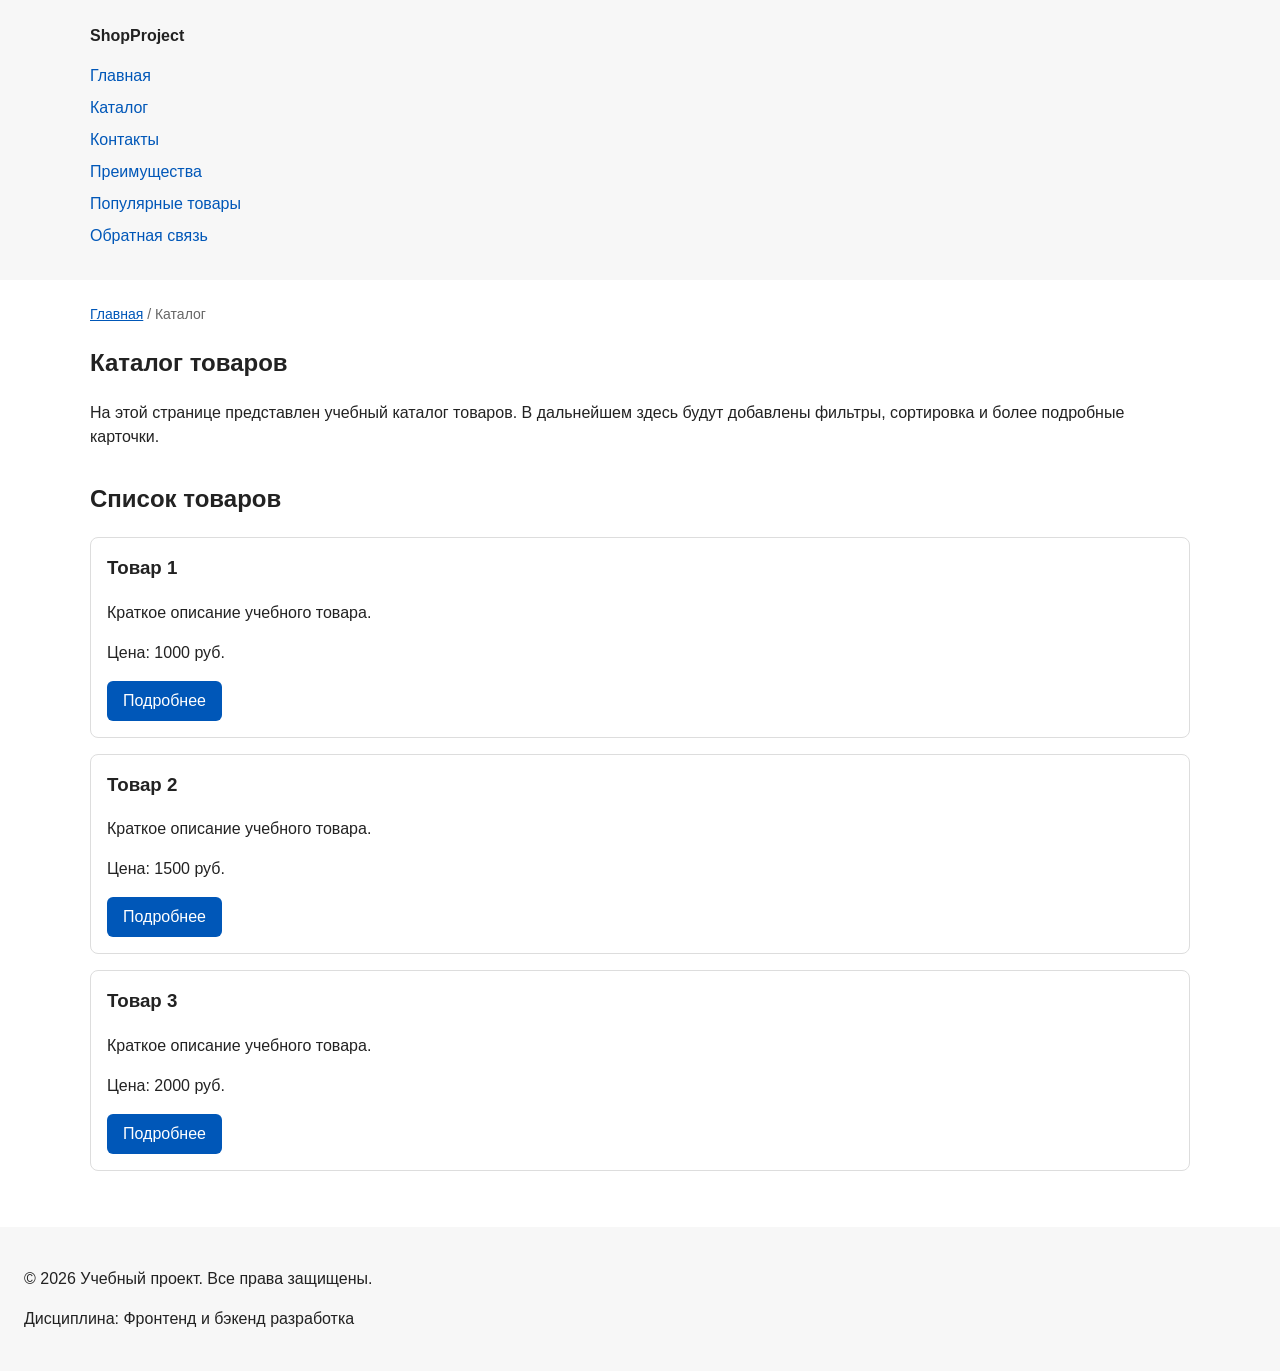
==== catalog.html @ 4dce5062 "feat: add multi-page structure navigation and anchors" ====
<!DOCTYPE html>
<html lang="ru">
<head>
  <meta charset="UTF-8">
  <meta name="viewport" content="width=device-width, initial-scale=1.0">
  <meta name="description" content="Каталог товаров учебного интернет-магазина.">
  <title>Каталог товаров — Учебный интернет-магазин</title>
  <link rel="stylesheet" href="css/style.css">
</head>
<body>
  <header>
    <div class="site-header">
      <a class="site-logo" href="index.html">ShopProject</a>
      <nav class="site-nav" aria-label="Основная навигация">
        <ul class="site-nav__list">
          <li><a href="index.html">Главная</a></li>
          <li><a href="catalog.html">Каталог</a></li>
          <li><a href="contacts.html">Контакты</a></li>
          <li><a href="index.html#advantages">Преимущества</a></li>
          <li><a href="index.html#popular">Популярные товары</a></li>
          <li><a href="index.html#contacts">Обратная связь</a></li>
        </ul>
      </nav>
    </div>
  </header>

  <main>
    <nav class="breadcrumbs" aria-label="Хлебные крошки">
      <a href="index.html">Главная</a>
      <span>Каталог</span>
    </nav>

    <section class="section">
      <h1>Каталог товаров</h1>
      <p>
        На этой странице представлен учебный каталог товаров.
        В дальнейшем здесь будут добавлены фильтры, сортировка и более
        подробные карточки.
      </p>
    </section>

    <section class="section">
      <h2>Список товаров</h2>

      <article class="product-card">
        <h3>Товар 1</h3>
        <p>Краткое описание учебного товара.</p>
        <p>Цена: 1000 руб.</p>
        <a class="button" href="index.html#popular">Подробнее</a>
      </article>

      <article class="product-card">
        <h3>Товар 2</h3>
        <p>Краткое описание учебного товара.</p>
        <p>Цена: 1500 руб.</p>
        <a class="button" href="index.html#popular">Подробнее</a>
      </article>

      <article class="product-card">
        <h3>Товар 3</h3>
        <p>Краткое описание учебного товара.</p>
        <p>Цена: 2000 руб.</p>
        <a class="button" href="index.html#popular">Подробнее</a>
      </article>
    </section>
  </main>

  <footer>
    <p>&copy; 2026 Учебный проект. Все права защищены.</p>
    <p>Дисциплина: Фронтенд и бэкенд разработка</p>
  </footer>
</body>
</html>
---- css/style.css ----
/* ===============================
   1. Переменные проекта
   =============================== */
:root {
  /* Основные цвета проекта */
  --color-bg: #ffffff;
  --color-text: #222222;
  --color-muted: #666666;
  --color-primary: #0057b8;
  --color-primary-dark: #003f86;
  --color-border: #dddddd;
  --color-surface: #f7f7f7;
  --color-surface-accent: #eef5ff;
  --color-danger: #b00020;
  --color-success: #168a2f;
  --color-success-bg: #eefaf0;
  --color-white: #ffffff;

  /* Отступы */
  --space-xs: 4px;
  --space-sm: 8px;
  --space-md: 16px;
  --space-lg: 24px;
  --space-xl: 32px;

  /* Скругления */
  --radius-sm: 6px;
  --radius-md: 8px;
  --radius-lg: 12px;

  /* Размеры */
  --container-width: 1100px;
}

/* ===============================
   2. Базовые стили
   =============================== */

   html {
  scroll-behavior: smooth;
}

:target {
  outline: 2px dashed var(--color-primary);
  outline-offset: 4px;
}

* {
  box-sizing: border-box;
}

body {
  margin: 0;
  font-family: Arial, sans-serif;
  line-height: 1.5;
  color: var(--color-text);
  background-color: var(--color-bg);
}

header,
main,
footer {
  padding: var(--space-lg);
}

header {
  background-color: var(--color-surface);
}

footer {
  background-color: var(--color-surface);
}

/* ===============================
   3. Общие элементы интерфейса
   =============================== */
a {
  color: var(--color-primary);
}

a:hover {
  color: var(--color-primary-dark);
}

a:focus-visible {
  outline: 2px solid var(--color-primary);
  outline-offset: 3px;
}

/* Ссылка, оформленная как кнопка */
.button {
  display: inline-block;
  padding: var(--space-sm) var(--space-md);
  color: var(--color-white);
  background-color: var(--color-primary);
  text-decoration: none;
  border: none;
  border-radius: var(--radius-sm);
  cursor: pointer;
}

.button:hover {
  color: var(--color-white);
  background-color: var(--color-primary-dark);
}

.button:focus-visible {
  outline: 2px solid var(--color-primary);
  outline-offset: 3px;
}

.button:disabled {
  opacity: 0.6;
  cursor: not-allowed;
}

/* ===============================
   4. Компоненты страницы
   =============================== */

/* Содержимое шапки */
.site-header {
  max-width: var(--container-width);
  margin: 0 auto;
}

/* Текстовый логотип */
.site-logo {
  font-weight: bold;
  text-decoration: none;
  color: var(--color-text);
}

/* Список навигации */
.site-nav__list {
  padding: 0;
  margin: var(--space-md) 0 0;
  list-style: none;
}

.site-nav__list li {
  margin-bottom: var(--space-sm);
}

.site-nav__list a {
  text-decoration: none;
}

.site-nav__list a:hover {
  text-decoration: underline;
}

/* Hero-блок — первый крупный блок страницы */
.hero {
  max-width: var(--container-width);
  margin: 0 auto var(--space-xl);
  padding: var(--space-xl) var(--space-lg);
  background-color: var(--color-surface-accent);
  border-radius: var(--radius-lg);
}

/* Общий класс для разделов страницы */
.section {
  max-width: var(--container-width);
  margin: 0 auto var(--space-xl);
}

.section h2 {
  margin-top: 0;
}

/* Карточка товара */
.product-card {
  margin-bottom: var(--space-md);
  padding: var(--space-md);
  border: 1px solid var(--color-border);
  border-radius: var(--radius-md);
  background-color: var(--color-bg);
}

.product-card:hover {
  border-color: var(--color-primary);
}

.product-card h3 {
  margin-top: 0;
}

/* Дополнительный информационный блок */
.aside-info {
  max-width: var(--container-width);
  margin: 0 auto var(--space-xl);
  padding: var(--space-md);
  border-left: 4px solid var(--color-primary);
  background-color: var(--color-surface);
}

/* Хлебные крошки */
.breadcrumbs {
  max-width: var(--container-width);
  margin: 0 auto var(--space-md);
  font-size: 14px;
  color: var(--color-muted);
}

.breadcrumbs a {
  color: var(--color-primary);
}

.breadcrumbs span::before {
  content: " / ";
  color: var(--color-muted);
}

/* ===============================
   5. Форма и модальное окно
   =============================== */
.order-dialog {
  width: min(100% - 32px, 560px);
  padding: var(--space-lg);
  border: none;
  border-radius: var(--radius-lg);
}

.order-dialog::backdrop {
  background-color: rgba(0, 0, 0, 0.5);
}

.form-field {
  margin-bottom: var(--space-md);
}

.form-field label {
  display: block;
  margin-bottom: var(--space-xs);
}

.form-field input,
.form-field select,
.form-field textarea {
  width: 100%;
  padding: 10px 12px;
  border: 1px solid var(--color-border);
  border-radius: var(--radius-sm);
  font: inherit;
}

.form-field input[type="checkbox"] {
  width: auto;
}

.form-field small {
  display: block;
  margin-top: var(--space-xs);
  color: var(--color-muted);
}

/* Состояния полей формы */
.form-field input:hover,
.form-field select:hover,
.form-field textarea:hover {
  border-color: var(--color-primary);
}

.form-field input:focus-visible,
.form-field select:focus-visible,
.form-field textarea:focus-visible,
.form-actions button:focus-visible {
  outline: 2px solid var(--color-primary);
  outline-offset: 3px;
}

/* Подсветка ошибочных полей.
   Атрибут aria-invalid добавляется из js/main.js */
[aria-invalid="true"] {
  border-color: var(--color-danger);
}

/* Кнопки формы */
.form-actions {
  display: flex;
  gap: var(--space-md);
  margin-top: var(--space-lg);
}

/* Сообщение об успешной отправке */
.success-message {
  max-width: var(--container-width);
  margin: var(--space-lg) auto;
  padding: var(--space-md);
  border-left: 4px solid var(--color-success);
  background-color: var(--color-success-bg);
}
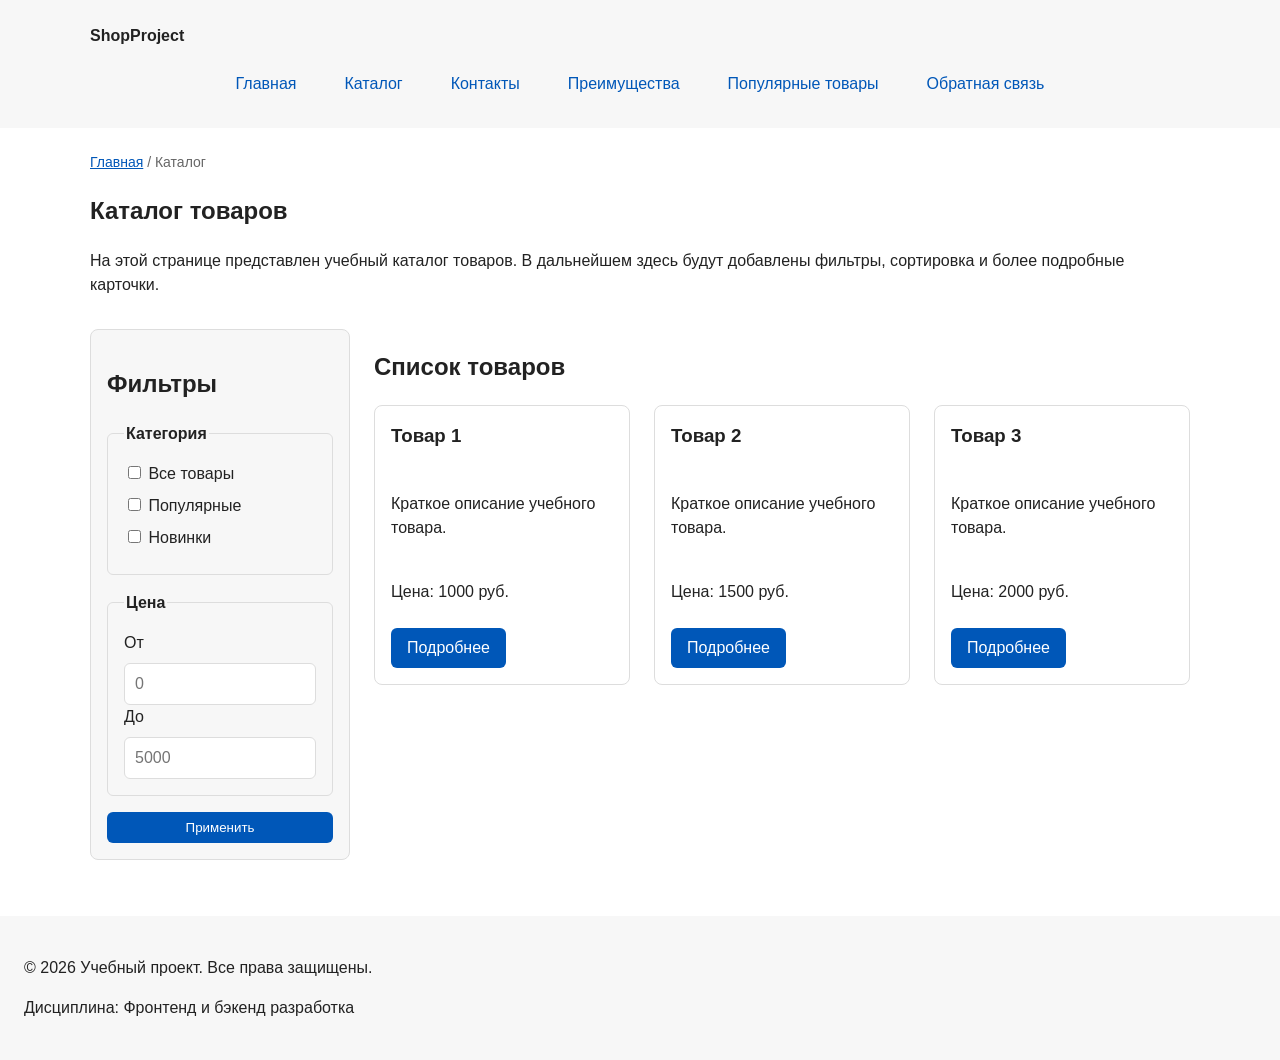
==== commit 30ef1b6d: "feat: add flex navigation and grid catalog layout" ====
--- a/catalog.html
+++ b/catalog.html
@@ -39,29 +39,65 @@
       </p>
     </section>
 
-    <section class="section">
-      <h2>Список товаров</h2>
+        <section class="catalog-layout">
+      <aside class="catalog-filters">
+        <h2>Фильтры</h2>
+        <form class="filters-form" action="#" method="get">
+          <fieldset>
+            <legend>Категория</legend>
+            <label>
+              <input type="checkbox" name="category" value="all">
+              Все товары
+            </label>
+            <label>
+              <input type="checkbox" name="category" value="popular">
+              Популярные
+            </label>
+            <label>
+              <input type="checkbox" name="category" value="new">
+              Новинки
+            </label>
+          </fieldset>
 
-      <article class="product-card">
-        <h3>Товар 1</h3>
-        <p>Краткое описание учебного товара.</p>
-        <p>Цена: 1000 руб.</p>
-        <a class="button" href="index.html#popular">Подробнее</a>
-      </article>
+          <fieldset>
+            <legend>Цена</legend>
+            <label for="price-from">От</label>
+            <input id="price-from" name="price-from" type="number" min="0" placeholder="0">
+            <label for="price-to">До</label>
+            <input id="price-to" name="price-to" type="number" min="0" placeholder="5000">
+          </fieldset>
 
-      <article class="product-card">
-        <h3>Товар 2</h3>
-        <p>Краткое описание учебного товара.</p>
-        <p>Цена: 1500 руб.</p>
-        <a class="button" href="index.html#popular">Подробнее</a>
-      </article>
+          <button class="button" type="submit">Применить</button>
+        </form>
+      </aside>
 
-      <article class="product-card">
-        <h3>Товар 3</h3>
-        <p>Краткое описание учебного товара.</p>
-        <p>Цена: 2000 руб.</p>
-        <a class="button" href="index.html#popular">Подробнее</a>
-      </article>
+      <section class="catalog-products">
+        <h2>Список товаров</h2>
+        <div class="products-grid">
+
+          <article class="product-card">
+            <h3>Товар 1</h3>
+            <p>Краткое описание учебного товара.</p>
+            <p>Цена: 1000 руб.</p>
+            <a class="button" href="index.html#popular">Подробнее</a>
+          </article>
+
+          <article class="product-card">
+            <h3>Товар 2</h3>
+            <p>Краткое описание учебного товара.</p>
+            <p>Цена: 1500 руб.</p>
+            <a class="button" href="index.html#popular">Подробнее</a>
+          </article>
+
+          <article class="product-card">
+            <h3>Товар 3</h3>
+            <p>Краткое описание учебного товара.</p>
+            <p>Цена: 2000 руб.</p>
+            <a class="button" href="index.html#popular">Подробнее</a>
+          </article>
+
+        </div>
+      </section>
     </section>
   </main>
 
--- a/css/style.css
+++ b/css/style.css
@@ -133,21 +133,27 @@
 
 /* Список навигации */
 .site-nav__list {
+  display: flex;
+  flex-wrap: wrap;
+  justify-content: center;
+  align-items: center;
+  gap: var(--space-md);
   padding: 0;
   margin: var(--space-md) 0 0;
   list-style: none;
 }
 
-.site-nav__list li {
-  margin-bottom: var(--space-sm);
-}
-
 .site-nav__list a {
+  display: inline-block;
+  padding: var(--space-sm) var(--space-md);
+  color: var(--color-primary);
   text-decoration: none;
+  border-radius: var(--radius-sm);
 }
 
 .site-nav__list a:hover {
-  text-decoration: underline;
+  color: var(--color-white);
+  background-color: var(--color-primary);
 }
 
 /* Hero-блок — первый крупный блок страницы */
@@ -169,13 +175,28 @@
   margin-top: 0;
 }
 
+/* Сетка карточек товаров */
+.products-grid {
+  display: grid;
+  grid-template-columns: repeat(3, 1fr);
+  gap: var(--space-lg);
+}
+
 /* Карточка товара */
 .product-card {
-  margin-bottom: var(--space-md);
+  display: flex;
+  flex-direction: column;
+  gap: var(--space-sm);
+  margin-bottom: 0;
   padding: var(--space-md);
   border: 1px solid var(--color-border);
   border-radius: var(--radius-md);
   background-color: var(--color-bg);
+}
+
+.product-card .button {
+  margin-top: auto;
+  align-self: flex-start;
 }
 
 .product-card:hover {
@@ -212,6 +233,57 @@
   color: var(--color-muted);
 }
 
+/* Раскладка страницы каталога: фильтры слева, товары справа */
+.catalog-layout {
+  max-width: var(--container-width);
+  margin: 0 auto var(--space-xl);
+  display: grid;
+  grid-template-columns: 260px 1fr;
+  grid-template-areas: "filters products";
+  gap: var(--space-lg);
+}
+
+.catalog-filters {
+  grid-area: filters;
+  padding: var(--space-md);
+  border: 1px solid var(--color-border);
+  border-radius: var(--radius-md);
+  background-color: var(--color-surface);
+}
+
+.catalog-products {
+  grid-area: products;
+}
+
+/* Форма фильтров */
+.filters-form {
+  display: grid;
+  gap: var(--space-md);
+}
+
+.filters-form fieldset {
+  margin: 0;
+  padding: var(--space-md);
+  border: 1px solid var(--color-border);
+  border-radius: var(--radius-sm);
+}
+
+.filters-form legend {
+  font-weight: 700;
+}
+
+.filters-form label {
+  display: block;
+  margin-bottom: var(--space-sm);
+}
+
+.filters-form input[type="number"] {
+  width: 100%;
+  padding: 8px 10px;
+  border: 1px solid var(--color-border);
+  border-radius: var(--radius-sm);
+  font: inherit;
+}
 /* ===============================
    5. Форма и модальное окно
    =============================== */
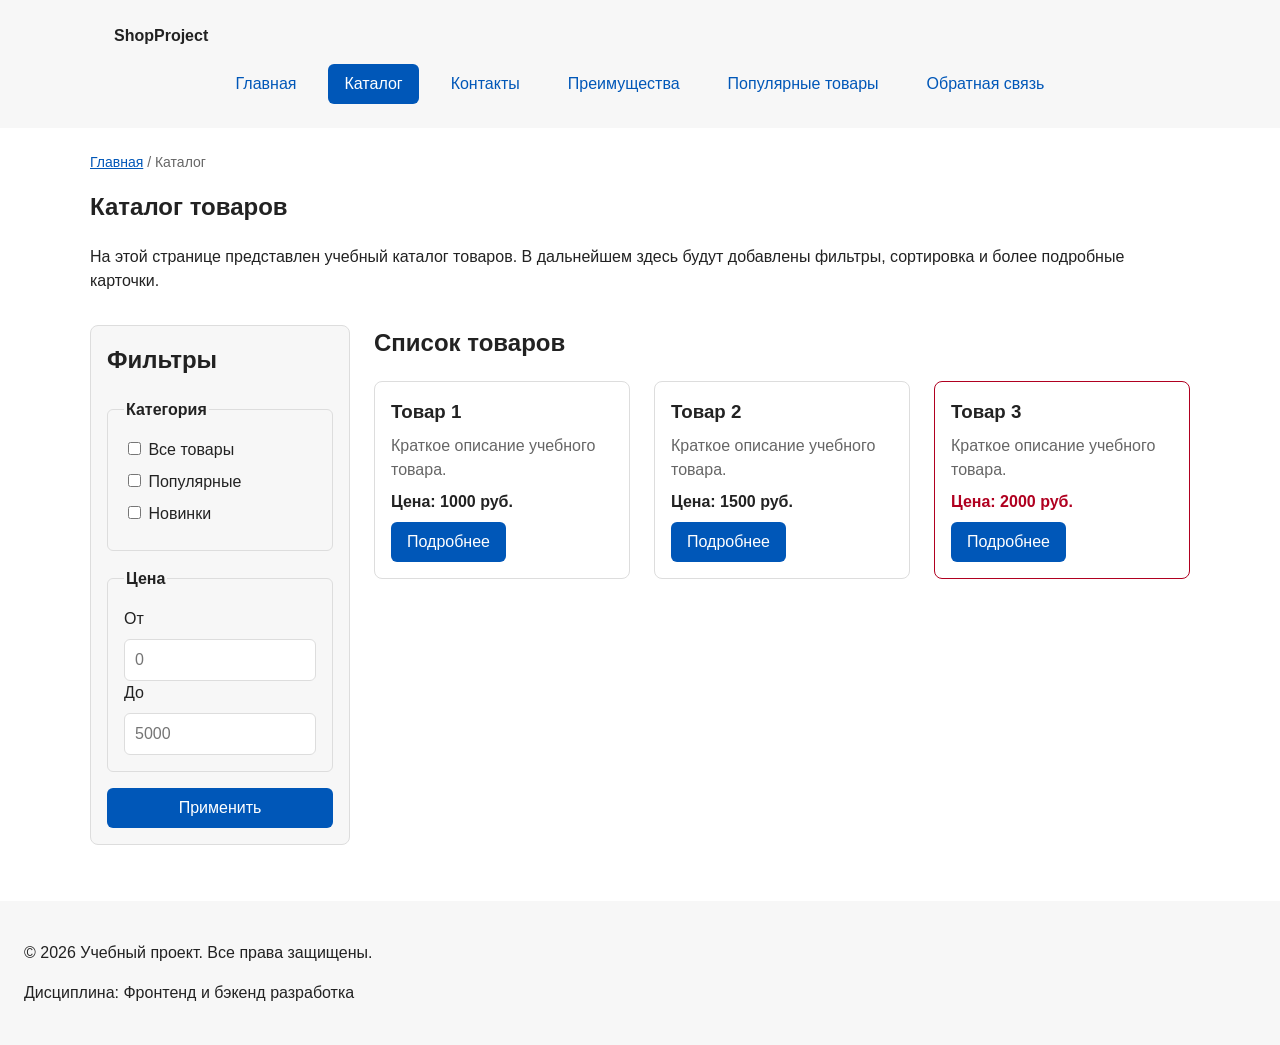
==== commit 7b06026f: "refactor: apply BEM naming to CSS classes" ====
--- a/catalog.html
+++ b/catalog.html
@@ -8,17 +8,29 @@
   <link rel="stylesheet" href="css/style.css">
 </head>
 <body>
-  <header>
-    <div class="site-header">
-      <a class="site-logo" href="index.html">ShopProject</a>
+  <header class="site-header">
+    <div class="site-header__inner">
+      <a class="site-header__logo" href="index.html">ShopProject</a>
       <nav class="site-nav" aria-label="Основная навигация">
         <ul class="site-nav__list">
-          <li><a href="index.html">Главная</a></li>
-          <li><a href="catalog.html">Каталог</a></li>
-          <li><a href="contacts.html">Контакты</a></li>
-          <li><a href="index.html#advantages">Преимущества</a></li>
-          <li><a href="index.html#popular">Популярные товары</a></li>
-          <li><a href="index.html#contacts">Обратная связь</a></li>
+          <li class="site-nav__item">
+            <a class="site-nav__link" href="index.html">Главная</a>
+          </li>
+          <li class="site-nav__item">
+            <a class="site-nav__link site-nav__link--active" href="catalog.html">Каталог</a>
+          </li>
+          <li class="site-nav__item">
+            <a class="site-nav__link" href="contacts.html">Контакты</a>
+          </li>
+          <li class="site-nav__item">
+            <a class="site-nav__link" href="index.html#advantages">Преимущества</a>
+          </li>
+          <li class="site-nav__item">
+            <a class="site-nav__link" href="index.html#popular">Популярные товары</a>
+          </li>
+          <li class="site-nav__item">
+            <a class="site-nav__link" href="index.html#contacts">Обратная связь</a>
+          </li>
         </ul>
       </nav>
     </div>
@@ -26,12 +38,12 @@
 
   <main>
     <nav class="breadcrumbs" aria-label="Хлебные крошки">
-      <a href="index.html">Главная</a>
-      <span>Каталог</span>
+      <a class="breadcrumbs__link" href="index.html">Главная</a>
+      <span class="breadcrumbs__current">Каталог</span>
     </nav>
 
     <section class="section">
-      <h1>Каталог товаров</h1>
+      <h1 class="section__title">Каталог товаров</h1>
       <p>
         На этой странице представлен учебный каталог товаров.
         В дальнейшем здесь будут добавлены фильтры, сортировка и более
@@ -39,61 +51,61 @@
       </p>
     </section>
 
-        <section class="catalog-layout">
+    <section class="catalog-layout">
       <aside class="catalog-filters">
-        <h2>Фильтры</h2>
+        <h2 class="catalog-filters__title">Фильтры</h2>
         <form class="filters-form" action="#" method="get">
-          <fieldset>
-            <legend>Категория</legend>
-            <label>
-              <input type="checkbox" name="category" value="all">
+          <fieldset class="filters-form__group">
+            <legend class="filters-form__legend">Категория</legend>
+            <label class="filters-form__label">
+              <input class="filters-form__checkbox" type="checkbox" name="category" value="all">
               Все товары
             </label>
-            <label>
-              <input type="checkbox" name="category" value="popular">
+            <label class="filters-form__label">
+              <input class="filters-form__checkbox" type="checkbox" name="category" value="popular">
               Популярные
             </label>
-            <label>
-              <input type="checkbox" name="category" value="new">
+            <label class="filters-form__label">
+              <input class="filters-form__checkbox" type="checkbox" name="category" value="new">
               Новинки
             </label>
           </fieldset>
 
-          <fieldset>
-            <legend>Цена</legend>
-            <label for="price-from">От</label>
-            <input id="price-from" name="price-from" type="number" min="0" placeholder="0">
-            <label for="price-to">До</label>
-            <input id="price-to" name="price-to" type="number" min="0" placeholder="5000">
+          <fieldset class="filters-form__group">
+            <legend class="filters-form__legend">Цена</legend>
+            <label class="filters-form__label" for="price-from">От</label>
+            <input class="filters-form__input" id="price-from" name="price-from" type="number" min="0" placeholder="0">
+            <label class="filters-form__label" for="price-to">До</label>
+            <input class="filters-form__input" id="price-to" name="price-to" type="number" min="0" placeholder="5000">
           </fieldset>
 
-          <button class="button" type="submit">Применить</button>
+          <button class="button button--primary" type="submit">Применить</button>
         </form>
       </aside>
 
       <section class="catalog-products">
-        <h2>Список товаров</h2>
+        <h2 class="section__title">Список товаров</h2>
         <div class="products-grid">
 
           <article class="product-card">
-            <h3>Товар 1</h3>
-            <p>Краткое описание учебного товара.</p>
-            <p>Цена: 1000 руб.</p>
-            <a class="button" href="index.html#popular">Подробнее</a>
+            <h3 class="product-card__title">Товар 1</h3>
+            <p class="product-card__description">Краткое описание учебного товара.</p>
+            <p class="product-card__price">Цена: 1000 руб.</p>
+            <a class="button button--primary product-card__button" href="index.html#popular">Подробнее</a>
           </article>
 
           <article class="product-card">
-            <h3>Товар 2</h3>
-            <p>Краткое описание учебного товара.</p>
-            <p>Цена: 1500 руб.</p>
-            <a class="button" href="index.html#popular">Подробнее</a>
+            <h3 class="product-card__title">Товар 2</h3>
+            <p class="product-card__description">Краткое описание учебного товара.</p>
+            <p class="product-card__price">Цена: 1500 руб.</p>
+            <a class="button button--primary product-card__button" href="index.html#popular">Подробнее</a>
           </article>
 
-          <article class="product-card">
-            <h3>Товар 3</h3>
-            <p>Краткое описание учебного товара.</p>
-            <p>Цена: 2000 руб.</p>
-            <a class="button" href="index.html#popular">Подробнее</a>
+          <article class="product-card product-card--discount">
+            <h3 class="product-card__title">Товар 3</h3>
+            <p class="product-card__description">Краткое описание учебного товара.</p>
+            <p class="product-card__price">Цена: 2000 руб.</p>
+            <a class="button button--primary product-card__button" href="index.html#popular">Подробнее</a>
           </article>
 
         </div>
@@ -101,7 +113,7 @@
     </section>
   </main>
 
-  <footer>
+  <footer class="site-footer">
     <p>&copy; 2026 Учебный проект. Все права защищены.</p>
     <p>Дисциплина: Фронтенд и бэкенд разработка</p>
   </footer>
--- a/css/style.css
+++ b/css/style.css
@@ -35,8 +35,7 @@
 /* ===============================
    2. Базовые стили
    =============================== */
-
-   html {
+html {
   scroll-behavior: smooth;
 }
 
@@ -57,23 +56,10 @@
   background-color: var(--color-bg);
 }
 
-header,
-main,
-footer {
+main {
   padding: var(--space-lg);
 }
 
-header {
-  background-color: var(--color-surface);
-}
-
-footer {
-  background-color: var(--color-surface);
-}
-
-/* ===============================
-   3. Общие элементы интерфейса
-   =============================== */
 a {
   color: var(--color-primary);
 }
@@ -87,21 +73,38 @@
   outline-offset: 3px;
 }
 
-/* Ссылка, оформленная как кнопка */
+/* ===============================
+   3. Блок button
+   =============================== */
 .button {
   display: inline-block;
   padding: var(--space-sm) var(--space-md);
+  border: none;
+  border-radius: var(--radius-sm);
+  font: inherit;
+  text-decoration: none;
+  cursor: pointer;
+}
+
+.button--primary {
   color: var(--color-white);
   background-color: var(--color-primary);
-  text-decoration: none;
-  border: none;
-  border-radius: var(--radius-sm);
-  cursor: pointer;
-}
-
-.button:hover {
+}
+
+.button--primary:hover {
   color: var(--color-white);
   background-color: var(--color-primary-dark);
+}
+
+.button--secondary {
+  color: var(--color-primary);
+  background-color: transparent;
+  border: 1px solid var(--color-primary);
+}
+
+.button--secondary:hover {
+  color: var(--color-white);
+  background-color: var(--color-primary);
 }
 
 .button:focus-visible {
@@ -109,29 +112,34 @@
   outline-offset: 3px;
 }
 
-.button:disabled {
+.button:disabled,
+.button--disabled {
   opacity: 0.6;
   cursor: not-allowed;
 }
 
 /* ===============================
-   4. Компоненты страницы
-   =============================== */
-
-/* Содержимое шапки */
+   4. Блок site-header
+   =============================== */
 .site-header {
+  background-color: var(--color-surface);
+}
+
+.site-header__inner {
   max-width: var(--container-width);
   margin: 0 auto;
-}
-
-/* Текстовый логотип */
-.site-logo {
-  font-weight: bold;
+  padding: var(--space-lg);
+}
+
+.site-header__logo {
+  font-weight: 700;
+  color: var(--color-text);
   text-decoration: none;
-  color: var(--color-text);
-}
-
-/* Список навигации */
+}
+
+/* ===============================
+   5. Блок site-nav
+   =============================== */
 .site-nav__list {
   display: flex;
   flex-wrap: wrap;
@@ -143,7 +151,7 @@
   list-style: none;
 }
 
-.site-nav__list a {
+.site-nav__link {
   display: inline-block;
   padding: var(--space-sm) var(--space-md);
   color: var(--color-primary);
@@ -151,12 +159,43 @@
   border-radius: var(--radius-sm);
 }
 
-.site-nav__list a:hover {
+.site-nav__link:hover {
   color: var(--color-white);
   background-color: var(--color-primary);
 }
 
-/* Hero-блок — первый крупный блок страницы */
+.site-nav__link:focus-visible {
+  outline: 2px solid var(--color-primary);
+  outline-offset: 3px;
+}
+
+.site-nav__link--active {
+  color: var(--color-white);
+  background-color: var(--color-primary);
+}
+
+/* ===============================
+   6. Блок breadcrumbs
+   =============================== */
+.breadcrumbs {
+  max-width: var(--container-width);
+  margin: 0 auto var(--space-md);
+  font-size: 14px;
+  color: var(--color-muted);
+}
+
+.breadcrumbs__link {
+  color: var(--color-primary);
+}
+
+.breadcrumbs__current::before {
+  content: " / ";
+  color: var(--color-muted);
+}
+
+/* ===============================
+   7. Блок hero
+   =============================== */
 .hero {
   max-width: var(--container-width);
   margin: 0 auto var(--space-xl);
@@ -165,49 +204,109 @@
   border-radius: var(--radius-lg);
 }
 
-/* Общий класс для разделов страницы */
+.hero__title {
+  margin-top: 0;
+}
+
+.hero__text {
+  color: var(--color-text);
+}
+
+/* ===============================
+   8. Блок section
+   =============================== */
 .section {
   max-width: var(--container-width);
   margin: 0 auto var(--space-xl);
 }
 
-.section h2 {
+.section__title {
   margin-top: 0;
 }
 
-/* Сетка карточек товаров */
+/* ===============================
+   9. Блок advantages-list
+   =============================== */
+.advantages-list {
+  padding-left: var(--space-lg);
+}
+
+.advantages-list__item {
+  margin-bottom: var(--space-xs);
+}
+
+/* ===============================
+   10. Блок contacts-list
+   =============================== */
+.contacts-list {
+  padding-left: var(--space-lg);
+}
+
+.contacts-list__item {
+  margin-bottom: var(--space-xs);
+}
+
+/* ===============================
+   11. Блок products-grid
+   =============================== */
 .products-grid {
   display: grid;
   grid-template-columns: repeat(3, 1fr);
   gap: var(--space-lg);
 }
 
-/* Карточка товара */
+/* ===============================
+   12. Блок product-card
+   =============================== */
 .product-card {
   display: flex;
   flex-direction: column;
   gap: var(--space-sm);
-  margin-bottom: 0;
   padding: var(--space-md);
   border: 1px solid var(--color-border);
   border-radius: var(--radius-md);
   background-color: var(--color-bg);
 }
 
-.product-card .button {
+.product-card:hover {
+  border-color: var(--color-primary);
+}
+
+.product-card--featured {
+  border-color: var(--color-primary);
+}
+
+.product-card--discount {
+  border-color: var(--color-danger);
+}
+
+.product-card__title {
+  margin: 0;
+  color: var(--color-text);
+}
+
+.product-card__description {
+  margin: 0;
+  color: var(--color-muted);
+}
+
+.product-card__price {
+  margin: 0;
+  font-weight: 700;
+}
+
+.product-card--discount .product-card__price {
+  color: var(--color-danger);
+}
+
+.product-card__button {
   margin-top: auto;
   align-self: flex-start;
 }
 
-.product-card:hover {
-  border-color: var(--color-primary);
-}
-
-.product-card h3 {
-  margin-top: 0;
-}
-
-/* Дополнительный информационный блок */
+/* ===============================
+   13. Блок aside-info
+   =============================== */
 .aside-info {
   max-width: var(--container-width);
   margin: 0 auto var(--space-xl);
@@ -216,24 +315,17 @@
   background-color: var(--color-surface);
 }
 
-/* Хлебные крошки */
-.breadcrumbs {
-  max-width: var(--container-width);
-  margin: 0 auto var(--space-md);
-  font-size: 14px;
-  color: var(--color-muted);
-}
-
-.breadcrumbs a {
-  color: var(--color-primary);
-}
-
-.breadcrumbs span::before {
-  content: " / ";
-  color: var(--color-muted);
-}
-
-/* Раскладка страницы каталога: фильтры слева, товары справа */
+.aside-info__title {
+  margin-top: 0;
+}
+
+.aside-info__text {
+  margin-bottom: 0;
+}
+
+/* ===============================
+   14. Блок catalog-layout
+   =============================== */
 .catalog-layout {
   max-width: var(--container-width);
   margin: 0 auto var(--space-xl);
@@ -251,41 +343,48 @@
   background-color: var(--color-surface);
 }
 
+.catalog-filters__title {
+  margin-top: 0;
+}
+
 .catalog-products {
   grid-area: products;
 }
 
-/* Форма фильтров */
+/* ===============================
+   15. Блок filters-form
+   =============================== */
 .filters-form {
   display: grid;
   gap: var(--space-md);
 }
 
-.filters-form fieldset {
+.filters-form__group {
   margin: 0;
   padding: var(--space-md);
   border: 1px solid var(--color-border);
   border-radius: var(--radius-sm);
 }
 
-.filters-form legend {
+.filters-form__legend {
   font-weight: 700;
 }
 
-.filters-form label {
+.filters-form__label {
   display: block;
   margin-bottom: var(--space-sm);
 }
 
-.filters-form input[type="number"] {
+.filters-form__input {
   width: 100%;
   padding: 8px 10px;
   border: 1px solid var(--color-border);
   border-radius: var(--radius-sm);
   font: inherit;
 }
-/* ===============================
-   5. Форма и модальное окно
+
+/* ===============================
+   16. Блок order-dialog
    =============================== */
 .order-dialog {
   width: min(100% - 32px, 560px);
@@ -298,18 +397,25 @@
   background-color: rgba(0, 0, 0, 0.5);
 }
 
-.form-field {
+.order-dialog__title {
+  margin-top: 0;
+}
+
+/* ===============================
+   17. Блок order-form
+   =============================== */
+.order-form__field {
   margin-bottom: var(--space-md);
 }
 
-.form-field label {
+.order-form__label {
   display: block;
   margin-bottom: var(--space-xs);
 }
 
-.form-field input,
-.form-field select,
-.form-field textarea {
+.order-form__input,
+.order-form__select,
+.order-form__textarea {
   width: 100%;
   padding: 10px 12px;
   border: 1px solid var(--color-border);
@@ -317,29 +423,33 @@
   font: inherit;
 }
 
-.form-field input[type="checkbox"] {
+.order-form__input:hover,
+.order-form__select:hover,
+.order-form__textarea:hover {
+  border-color: var(--color-primary);
+}
+
+.order-form__input:focus-visible,
+.order-form__select:focus-visible,
+.order-form__textarea:focus-visible {
+  outline: 2px solid var(--color-primary);
+  outline-offset: 3px;
+}
+
+.order-form__checkbox {
   width: auto;
 }
 
-.form-field small {
+.order-form__hint {
   display: block;
   margin-top: var(--space-xs);
   color: var(--color-muted);
 }
 
-/* Состояния полей формы */
-.form-field input:hover,
-.form-field select:hover,
-.form-field textarea:hover {
-  border-color: var(--color-primary);
-}
-
-.form-field input:focus-visible,
-.form-field select:focus-visible,
-.form-field textarea:focus-visible,
-.form-actions button:focus-visible {
-  outline: 2px solid var(--color-primary);
-  outline-offset: 3px;
+.order-form__actions {
+  display: flex;
+  gap: var(--space-md);
+  margin-top: var(--space-lg);
 }
 
 /* Подсветка ошибочных полей.
@@ -348,18 +458,21 @@
   border-color: var(--color-danger);
 }
 
-/* Кнопки формы */
-.form-actions {
-  display: flex;
-  gap: var(--space-md);
-  margin-top: var(--space-lg);
-}
-
-/* Сообщение об успешной отправке */
+/* ===============================
+   18. Блок success-message
+   =============================== */
 .success-message {
   max-width: var(--container-width);
   margin: var(--space-lg) auto;
   padding: var(--space-md);
   border-left: 4px solid var(--color-success);
   background-color: var(--color-success-bg);
+}
+
+/* ===============================
+   19. Блок site-footer
+   =============================== */
+.site-footer {
+  padding: var(--space-lg);
+  background-color: var(--color-surface);
 }
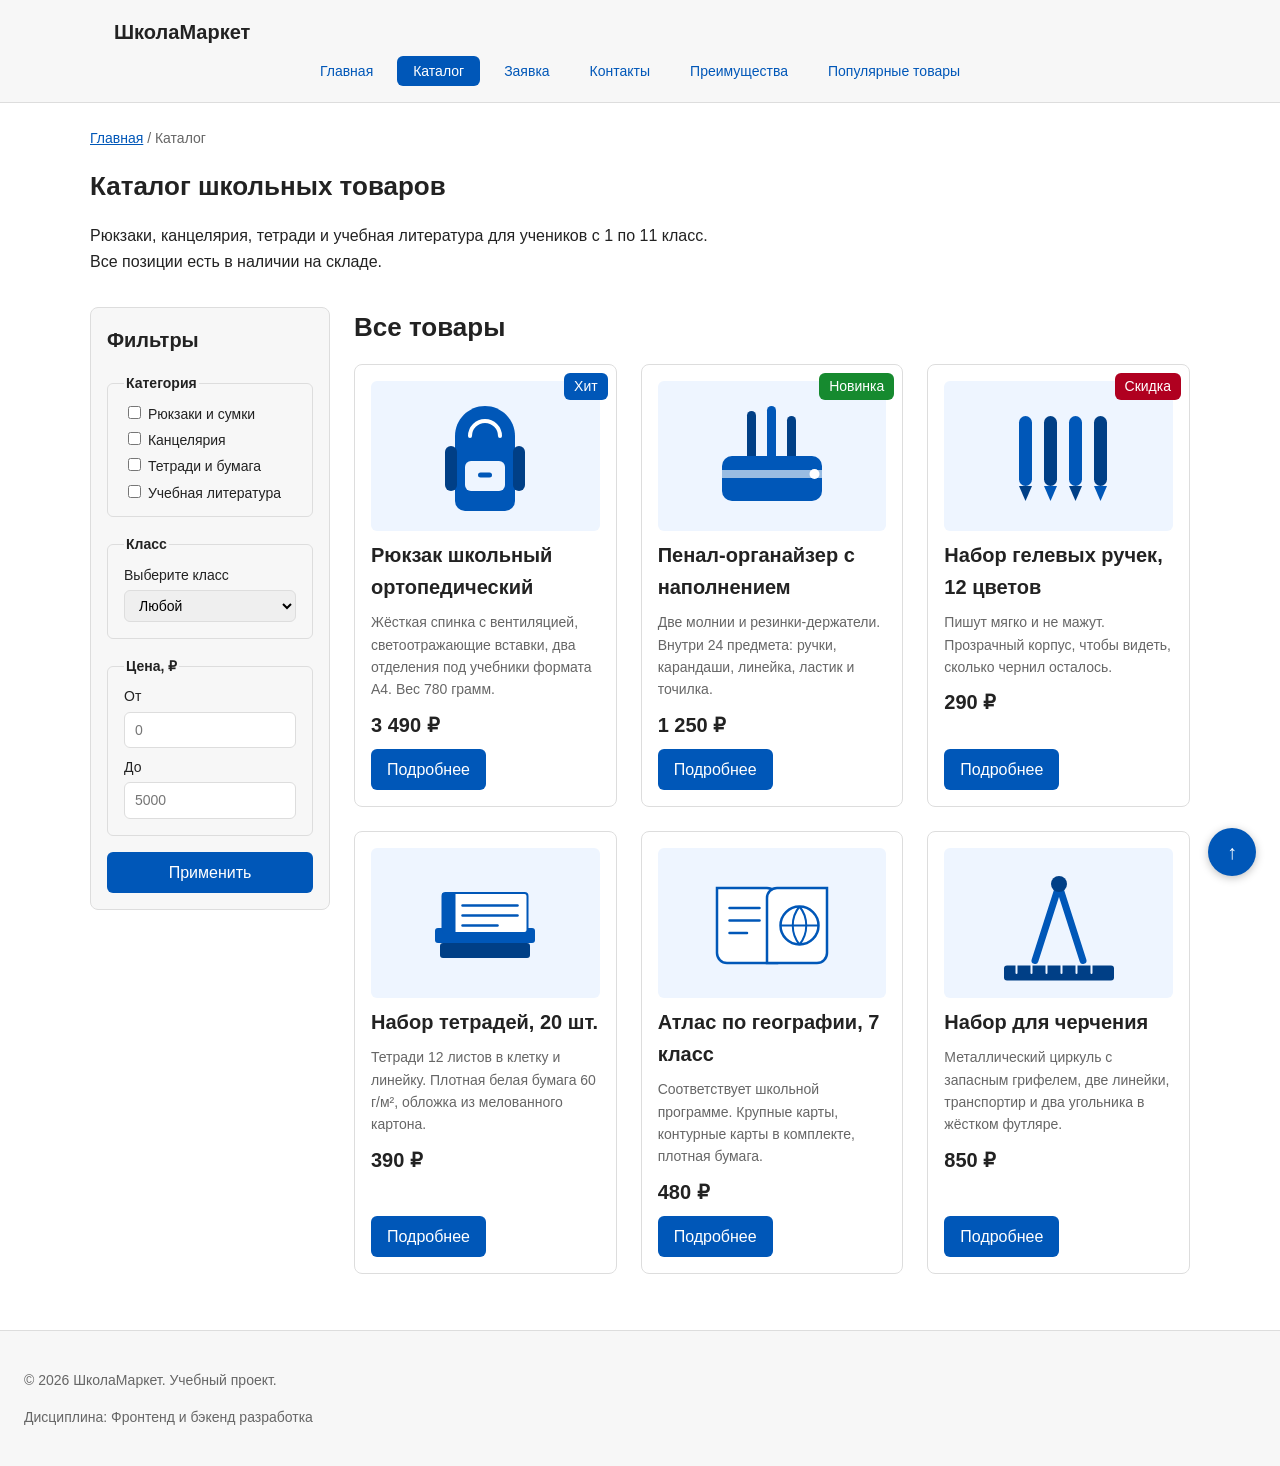
==== commit 8280ff93: "feat: prepare HTML CSS project for submission" ====
--- a/catalog.html
+++ b/catalog.html
@@ -3,34 +3,22 @@
 <head>
   <meta charset="UTF-8">
   <meta name="viewport" content="width=device-width, initial-scale=1.0">
-  <meta name="description" content="Каталог товаров учебного интернет-магазина.">
-  <title>Каталог товаров — Учебный интернет-магазин</title>
+  <meta name="description" content="Каталог школьных товаров: рюкзаки, канцелярия, тетради и учебная литература.">
+  <title>Каталог товаров — ШколаМаркет</title>
   <link rel="stylesheet" href="css/style.css">
 </head>
 <body>
   <header class="site-header">
     <div class="site-header__inner">
-      <a class="site-header__logo" href="index.html">ShopProject</a>
+      <a class="site-header__logo" href="index.html">ШколаМаркет</a>
       <nav class="site-nav" aria-label="Основная навигация">
         <ul class="site-nav__list">
-          <li class="site-nav__item">
-            <a class="site-nav__link" href="index.html">Главная</a>
-          </li>
-          <li class="site-nav__item">
-            <a class="site-nav__link site-nav__link--active" href="catalog.html">Каталог</a>
-          </li>
-          <li class="site-nav__item">
-            <a class="site-nav__link" href="contacts.html">Контакты</a>
-          </li>
-          <li class="site-nav__item">
-            <a class="site-nav__link" href="index.html#advantages">Преимущества</a>
-          </li>
-          <li class="site-nav__item">
-            <a class="site-nav__link" href="index.html#popular">Популярные товары</a>
-          </li>
-          <li class="site-nav__item">
-            <a class="site-nav__link" href="index.html#contacts">Обратная связь</a>
-          </li>
+          <li class="site-nav__item"><a class="site-nav__link" href="index.html">Главная</a></li>
+          <li class="site-nav__item"><a class="site-nav__link site-nav__link--active" href="catalog.html">Каталог</a></li>
+          <li class="site-nav__item"><a class="site-nav__link" href="order.html">Заявка</a></li>
+          <li class="site-nav__item"><a class="site-nav__link" href="contacts.html">Контакты</a></li>
+          <li class="site-nav__item"><a class="site-nav__link" href="index.html#advantages">Преимущества</a></li>
+          <li class="site-nav__item"><a class="site-nav__link" href="index.html#popular">Популярные товары</a></li>
         </ul>
       </nav>
     </div>
@@ -43,11 +31,10 @@
     </nav>
 
     <section class="section">
-      <h1 class="section__title">Каталог товаров</h1>
+      <h1 class="section__title">Каталог школьных товаров</h1>
       <p>
-        На этой странице представлен учебный каталог товаров.
-        В дальнейшем здесь будут добавлены фильтры, сортировка и более
-        подробные карточки.
+        Рюкзаки, канцелярия, тетради и учебная литература для учеников
+        с 1 по 11 класс. Все позиции есть в наличии на складе.
       </p>
     </section>
 
@@ -58,21 +45,36 @@
           <fieldset class="filters-form__group">
             <legend class="filters-form__legend">Категория</legend>
             <label class="filters-form__label">
-              <input class="filters-form__checkbox" type="checkbox" name="category" value="all">
-              Все товары
+              <input class="filters-form__checkbox" type="checkbox" name="category" value="backpacks">
+              Рюкзаки и сумки
             </label>
             <label class="filters-form__label">
-              <input class="filters-form__checkbox" type="checkbox" name="category" value="popular">
-              Популярные
+              <input class="filters-form__checkbox" type="checkbox" name="category" value="stationery">
+              Канцелярия
             </label>
             <label class="filters-form__label">
-              <input class="filters-form__checkbox" type="checkbox" name="category" value="new">
-              Новинки
+              <input class="filters-form__checkbox" type="checkbox" name="category" value="notebooks">
+              Тетради и бумага
+            </label>
+            <label class="filters-form__label">
+              <input class="filters-form__checkbox" type="checkbox" name="category" value="books">
+              Учебная литература
             </label>
           </fieldset>
 
           <fieldset class="filters-form__group">
-            <legend class="filters-form__legend">Цена</legend>
+            <legend class="filters-form__legend">Класс</legend>
+            <label class="filters-form__label" for="grade">Выберите класс</label>
+            <select class="filters-form__select" id="grade" name="grade">
+              <option value="">Любой</option>
+              <option value="1-4">1–4 класс</option>
+              <option value="5-9">5–9 класс</option>
+              <option value="10-11">10–11 класс</option>
+            </select>
+          </fieldset>
+
+          <fieldset class="filters-form__group">
+            <legend class="filters-form__legend">Цена, ₽</legend>
             <label class="filters-form__label" for="price-from">От</label>
             <input class="filters-form__input" id="price-from" name="price-from" type="number" min="0" placeholder="0">
             <label class="filters-form__label" for="price-to">До</label>
@@ -84,28 +86,82 @@
       </aside>
 
       <section class="catalog-products">
-        <h2 class="section__title">Список товаров</h2>
+        <h2 class="section__title">Все товары</h2>
         <div class="products-grid">
 
           <article class="product-card">
-            <h3 class="product-card__title">Товар 1</h3>
-            <p class="product-card__description">Краткое описание учебного товара.</p>
-            <p class="product-card__price">Цена: 1000 руб.</p>
-            <a class="button button--primary product-card__button" href="index.html#popular">Подробнее</a>
+            <span class="product-card__badge product-card__badge--hit">Хит</span>
+            <img class="product-card__image" src="images/backpack.svg" width="400" height="300"
+                 alt="Синий школьный рюкзак с ортопедической спинкой">
+            <h3 class="product-card__title">Рюкзак школьный ортопедический</h3>
+            <p class="product-card__description">
+              Жёсткая спинка с вентиляцией, светоотражающие вставки,
+              два отделения под учебники формата А4. Вес 780 грамм.
+            </p>
+            <p class="product-card__price">3 490 ₽</p>
+            <a class="button button--primary product-card__button" href="product.html">Подробнее</a>
           </article>
 
           <article class="product-card">
-            <h3 class="product-card__title">Товар 2</h3>
-            <p class="product-card__description">Краткое описание учебного товара.</p>
-            <p class="product-card__price">Цена: 1500 руб.</p>
-            <a class="button button--primary product-card__button" href="index.html#popular">Подробнее</a>
+            <span class="product-card__badge product-card__badge--new">Новинка</span>
+            <img class="product-card__image" src="images/pencil-case.svg" width="400" height="300"
+                 alt="Синий пенал-органайзер с ручками и карандашами">
+            <h3 class="product-card__title">Пенал-органайзер с наполнением</h3>
+            <p class="product-card__description">
+              Две молнии и резинки-держатели. Внутри 24 предмета:
+              ручки, карандаши, линейка, ластик и точилка.
+            </p>
+            <p class="product-card__price">1 250 ₽</p>
+            <a class="button button--primary product-card__button" href="product.html">Подробнее</a>
           </article>
 
-          <article class="product-card product-card--discount">
-            <h3 class="product-card__title">Товар 3</h3>
-            <p class="product-card__description">Краткое описание учебного товара.</p>
-            <p class="product-card__price">Цена: 2000 руб.</p>
-            <a class="button button--primary product-card__button" href="index.html#popular">Подробнее</a>
+          <article class="product-card">
+            <span class="product-card__badge product-card__badge--sale">Скидка</span>
+            <img class="product-card__image" src="images/pens.svg" width="400" height="300"
+                 alt="Набор гелевых ручек разных цветов">
+            <h3 class="product-card__title">Набор гелевых ручек, 12 цветов</h3>
+            <p class="product-card__description">
+              Пишут мягко и не мажут. Прозрачный корпус, чтобы видеть,
+              сколько чернил осталось.
+            </p>
+            <p class="product-card__price">290 ₽</p>
+            <a class="button button--primary product-card__button" href="product.html">Подробнее</a>
+          </article>
+
+          <article class="product-card">
+            <img class="product-card__image" src="images/notebooks.svg" width="400" height="300"
+                 alt="Стопка школьных тетрадей в клетку и линейку">
+            <h3 class="product-card__title">Набор тетрадей, 20 шт.</h3>
+            <p class="product-card__description">
+              Тетради 12 листов в клетку и линейку. Плотная белая бумага
+              60 г/м², обложка из мелованного картона.
+            </p>
+            <p class="product-card__price">390 ₽</p>
+            <a class="button button--primary product-card__button" href="product.html">Подробнее</a>
+          </article>
+
+          <article class="product-card">
+            <img class="product-card__image" src="images/atlas.svg" width="400" height="300"
+                 alt="Открытый атлас по географии с изображением глобуса">
+            <h3 class="product-card__title">Атлас по географии, 7 класс</h3>
+            <p class="product-card__description">
+              Соответствует школьной программе. Крупные карты, контурные
+              карты в комплекте, плотная бумага.
+            </p>
+            <p class="product-card__price">480 ₽</p>
+            <a class="button button--primary product-card__button" href="product.html">Подробнее</a>
+          </article>
+
+          <article class="product-card">
+            <img class="product-card__image" src="images/drawing-set.svg" width="400" height="300"
+                 alt="Циркуль и линейка из набора для черчения">
+            <h3 class="product-card__title">Набор для черчения</h3>
+            <p class="product-card__description">
+              Металлический циркуль с запасным грифелем, две линейки,
+              транспортир и два угольника в жёстком футляре.
+            </p>
+            <p class="product-card__price">850 ₽</p>
+            <a class="button button--primary product-card__button" href="product.html">Подробнее</a>
           </article>
 
         </div>
@@ -114,8 +170,10 @@
   </main>
 
   <footer class="site-footer">
-    <p>&copy; 2026 Учебный проект. Все права защищены.</p>
+    <p>&copy; 2026 ШколаМаркет. Учебный проект.</p>
     <p>Дисциплина: Фронтенд и бэкенд разработка</p>
   </footer>
+
+  <a class="scroll-top" href="#top" aria-label="Наверх">↑</a>
 </body>
 </html>
--- a/css/style.css
+++ b/css/style.css
@@ -2,7 +2,7 @@
    1. Переменные проекта
    =============================== */
 :root {
-  /* Основные цвета проекта */
+  /* Цвета */
   --color-bg: #ffffff;
   --color-text: #222222;
   --color-muted: #666666;
@@ -23,6 +23,13 @@
   --space-lg: 24px;
   --space-xl: 32px;
 
+  /* Шкала размеров текста */
+  --text-sm: 14px;
+  --text-base: 16px;
+  --text-lg: 20px;
+  --text-xl: 26px;
+  --text-2xl: 34px;
+
   /* Скругления */
   --radius-sm: 6px;
   --radius-md: 8px;
@@ -51,9 +58,16 @@
 body {
   margin: 0;
   font-family: Arial, sans-serif;
-  line-height: 1.5;
+  font-size: var(--text-base);
+  line-height: 1.6;
   color: var(--color-text);
   background-color: var(--color-bg);
+}
+
+/* Картинки никогда не шире своего контейнера */
+img {
+  max-width: 100%;
+  height: auto;
 }
 
 main {
@@ -82,6 +96,7 @@
   border: none;
   border-radius: var(--radius-sm);
   font: inherit;
+  font-size: var(--text-base);
   text-decoration: none;
   cursor: pointer;
 }
@@ -119,19 +134,24 @@
 }
 
 /* ===============================
-   4. Блок site-header
+   4. Блок site-header (прилипает)
    =============================== */
 .site-header {
+  position: sticky;
+  top: 0;
+  z-index: 10;
   background-color: var(--color-surface);
+  border-bottom: 1px solid var(--color-border);
 }
 
 .site-header__inner {
   max-width: var(--container-width);
   margin: 0 auto;
-  padding: var(--space-lg);
+  padding: var(--space-md) var(--space-lg);
 }
 
 .site-header__logo {
+  font-size: var(--text-lg);
   font-weight: 700;
   color: var(--color-text);
   text-decoration: none;
@@ -145,15 +165,16 @@
   flex-wrap: wrap;
   justify-content: center;
   align-items: center;
-  gap: var(--space-md);
+  gap: var(--space-sm);
   padding: 0;
-  margin: var(--space-md) 0 0;
+  margin: var(--space-sm) 0 0;
   list-style: none;
 }
 
 .site-nav__link {
   display: inline-block;
-  padding: var(--space-sm) var(--space-md);
+  padding: var(--space-xs) var(--space-md);
+  font-size: var(--text-sm);
   color: var(--color-primary);
   text-decoration: none;
   border-radius: var(--radius-sm);
@@ -180,7 +201,7 @@
 .breadcrumbs {
   max-width: var(--container-width);
   margin: 0 auto var(--space-md);
-  font-size: 14px;
+  font-size: var(--text-sm);
   color: var(--color-muted);
 }
 
@@ -188,6 +209,7 @@
   color: var(--color-primary);
 }
 
+.breadcrumbs__link--inner::before,
 .breadcrumbs__current::before {
   content: " / ";
   color: var(--color-muted);
@@ -205,11 +227,13 @@
 }
 
 .hero__title {
-  margin-top: 0;
+  margin: 0 0 var(--space-md);
+  font-size: var(--text-2xl);
 }
 
 .hero__text {
-  color: var(--color-text);
+  max-width: 70ch;
+  margin: 0 0 var(--space-lg);
 }
 
 /* ===============================
@@ -221,44 +245,42 @@
 }
 
 .section__title {
-  margin-top: 0;
-}
-
-/* ===============================
-   9. Блок advantages-list
-   =============================== */
-.advantages-list {
+  margin: 0 0 var(--space-md);
+  font-size: var(--text-xl);
+}
+
+.section p {
+  max-width: 70ch;
+}
+
+/* ===============================
+   9. Списки
+   =============================== */
+.advantages-list,
+.contacts-list {
+  max-width: 70ch;
   padding-left: var(--space-lg);
 }
 
-.advantages-list__item {
-  margin-bottom: var(--space-xs);
-}
-
-/* ===============================
-   10. Блок contacts-list
-   =============================== */
-.contacts-list {
-  padding-left: var(--space-lg);
-}
-
+.advantages-list__item,
 .contacts-list__item {
-  margin-bottom: var(--space-xs);
-}
-
-/* ===============================
-   11. Блок products-grid
+  margin-bottom: var(--space-sm);
+}
+
+/* ===============================
+   10. Блок products-grid
    =============================== */
 .products-grid {
   display: grid;
-  grid-template-columns: repeat(3, 1fr);
+  grid-template-columns: repeat(auto-fill, minmax(220px, 1fr));
   gap: var(--space-lg);
 }
 
 /* ===============================
-   12. Блок product-card
+   11. Блок product-card
    =============================== */
 .product-card {
+  position: relative;
   display: flex;
   flex-direction: column;
   gap: var(--space-sm);
@@ -272,31 +294,53 @@
   border-color: var(--color-primary);
 }
 
-.product-card--featured {
-  border-color: var(--color-primary);
-}
-
-.product-card--discount {
-  border-color: var(--color-danger);
+.product-card__image {
+  width: 100%;
+  height: 150px;
+  object-fit: contain;
+  border-radius: var(--radius-sm);
+  background-color: var(--color-surface-accent);
+}
+
+.product-card__badge {
+  position: absolute;
+  top: var(--space-sm);
+  right: var(--space-sm);
+  z-index: 1;
+  padding: 2px 10px;
+  font-size: var(--text-sm);
+  color: var(--color-white);
+  background-color: var(--color-primary);
+  border-radius: var(--radius-sm);
+}
+
+.product-card__badge--hit {
+  background-color: var(--color-primary);
+}
+
+.product-card__badge--new {
+  background-color: var(--color-success);
+}
+
+.product-card__badge--sale {
+  background-color: var(--color-danger);
 }
 
 .product-card__title {
   margin: 0;
-  color: var(--color-text);
+  font-size: var(--text-lg);
 }
 
 .product-card__description {
   margin: 0;
+  font-size: var(--text-sm);
   color: var(--color-muted);
 }
 
 .product-card__price {
   margin: 0;
+  font-size: var(--text-lg);
   font-weight: 700;
-}
-
-.product-card--discount .product-card__price {
-  color: var(--color-danger);
 }
 
 .product-card__button {
@@ -305,38 +349,159 @@
 }
 
 /* ===============================
-   13. Блок aside-info
+   12. Блок product (страница товара)
+   =============================== */
+.product {
+  max-width: var(--container-width);
+  margin: 0 auto var(--space-xl);
+  display: grid;
+  grid-template-columns: minmax(0, 400px) minmax(0, 1fr);
+  gap: var(--space-xl);
+}
+
+.product__media {
+  position: relative;
+  margin: 0;
+}
+
+.product__image {
+  width: 100%;
+  border-radius: var(--radius-md);
+  background-color: var(--color-surface-accent);
+}
+
+.product__badge {
+  position: absolute;
+  top: var(--space-md);
+  left: var(--space-md);
+  z-index: 1;
+  padding: var(--space-xs) var(--space-md);
+  color: var(--color-white);
+  background-color: var(--color-primary);
+  border-radius: var(--radius-sm);
+}
+
+.product__caption {
+  margin-top: var(--space-sm);
+  font-size: var(--text-sm);
+  color: var(--color-muted);
+}
+
+.product__title {
+  margin: 0 0 var(--space-md);
+  font-size: var(--text-xl);
+}
+
+.product__price {
+  margin: 0 0 var(--space-md);
+  font-size: var(--text-2xl);
+  font-weight: 700;
+  color: var(--color-primary);
+}
+
+.product__price-old {
+  margin-left: var(--space-sm);
+  font-size: var(--text-lg);
+  font-weight: 400;
+  color: var(--color-muted);
+  text-decoration: line-through;
+}
+
+.product__text {
+  margin: 0 0 var(--space-md);
+}
+
+.product__features {
+  margin: 0 0 var(--space-lg);
+  padding-left: var(--space-lg);
+}
+
+.product__feature {
+  margin-bottom: var(--space-xs);
+}
+
+.product__actions {
+  display: flex;
+  flex-wrap: wrap;
+  gap: var(--space-md);
+}
+
+/* ===============================
+   13. Блок product-table
+   =============================== */
+.product-table {
+  width: 100%;
+  max-width: var(--container-width);
+  border-collapse: collapse;
+  border: 1px solid var(--color-border);
+  border-radius: var(--radius-md);
+  overflow: hidden;
+}
+
+.product-table__caption {
+  margin-bottom: var(--space-sm);
+  font-size: var(--text-sm);
+  color: var(--color-muted);
+  text-align: left;
+}
+
+.product-table__cell {
+  padding: var(--space-sm) var(--space-md);
+  border-bottom: 1px solid var(--color-border);
+  text-align: left;
+}
+
+.product-table__head .product-table__cell {
+  background-color: var(--color-primary);
+  color: var(--color-white);
+}
+
+.product-table__row:nth-child(even) {
+  background-color: var(--color-surface);
+}
+
+.product-table__row:hover {
+  background-color: var(--color-surface-accent);
+}
+
+/* ===============================
+   14. Блок aside-info
    =============================== */
 .aside-info {
   max-width: var(--container-width);
   margin: 0 auto var(--space-xl);
-  padding: var(--space-md);
+  padding: var(--space-md) var(--space-lg);
   border-left: 4px solid var(--color-primary);
   background-color: var(--color-surface);
 }
 
 .aside-info__title {
   margin-top: 0;
+  font-size: var(--text-lg);
 }
 
 .aside-info__text {
+  max-width: 70ch;
   margin-bottom: 0;
 }
 
 /* ===============================
-   14. Блок catalog-layout
+   15. Блок catalog-layout
    =============================== */
 .catalog-layout {
   max-width: var(--container-width);
   margin: 0 auto var(--space-xl);
   display: grid;
-  grid-template-columns: 260px 1fr;
+  grid-template-columns: 240px minmax(0, 1fr);
   grid-template-areas: "filters products";
   gap: var(--space-lg);
 }
 
 .catalog-filters {
   grid-area: filters;
+  align-self: start;
+  position: sticky;
+  top: 110px;
   padding: var(--space-md);
   border: 1px solid var(--color-border);
   border-radius: var(--radius-md);
@@ -345,6 +510,7 @@
 
 .catalog-filters__title {
   margin-top: 0;
+  font-size: var(--text-lg);
 }
 
 .catalog-products {
@@ -352,7 +518,7 @@
 }
 
 /* ===============================
-   15. Блок filters-form
+   16. Блок filters-form
    =============================== */
 .filters-form {
   display: grid;
@@ -361,30 +527,72 @@
 
 .filters-form__group {
   margin: 0;
-  padding: var(--space-md);
+  padding: var(--space-sm) var(--space-md);
   border: 1px solid var(--color-border);
   border-radius: var(--radius-sm);
 }
 
 .filters-form__legend {
+  font-size: var(--text-sm);
   font-weight: 700;
 }
 
 .filters-form__label {
   display: block;
+  margin-bottom: var(--space-xs);
+  font-size: var(--text-sm);
+}
+
+.filters-form__input,
+.filters-form__select {
+  width: 100%;
   margin-bottom: var(--space-sm);
-}
-
-.filters-form__input {
-  width: 100%;
-  padding: 8px 10px;
+  padding: 6px 10px;
   border: 1px solid var(--color-border);
   border-radius: var(--radius-sm);
   font: inherit;
-}
-
-/* ===============================
-   16. Блок order-dialog
+  font-size: var(--text-sm);
+}
+
+/* ===============================
+   17. Блок order-layout
+   =============================== */
+.order-layout {
+  max-width: var(--container-width);
+  margin: 0 auto var(--space-xl);
+  display: grid;
+  grid-template-columns: minmax(0, 1fr) 280px;
+  gap: var(--space-xl);
+}
+
+.order-layout__info {
+  align-self: start;
+  padding: var(--space-md);
+  border-left: 4px solid var(--color-primary);
+  background-color: var(--color-surface);
+}
+
+.order-info__title {
+  margin-top: 0;
+  font-size: var(--text-lg);
+}
+
+.order-info__text {
+  font-size: var(--text-sm);
+  color: var(--color-muted);
+}
+
+.order-steps {
+  padding-left: var(--space-lg);
+}
+
+.order-steps__item {
+  margin-bottom: var(--space-sm);
+  font-size: var(--text-sm);
+}
+
+/* ===============================
+   18. Блок order-dialog
    =============================== */
 .order-dialog {
   width: min(100% - 32px, 560px);
@@ -399,11 +607,25 @@
 
 .order-dialog__title {
   margin-top: 0;
-}
-
-/* ===============================
-   17. Блок order-form
-   =============================== */
+  font-size: var(--text-xl);
+}
+
+/* ===============================
+   19. Блок order-form
+   =============================== */
+.order-form__group {
+  margin: 0 0 var(--space-lg);
+  padding: var(--space-md);
+  border: 1px solid var(--color-border);
+  border-radius: var(--radius-md);
+}
+
+.order-form__legend {
+  padding: 0 var(--space-sm);
+  font-size: var(--text-lg);
+  font-weight: 700;
+}
+
 .order-form__field {
   margin-bottom: var(--space-md);
 }
@@ -421,6 +643,7 @@
   border: 1px solid var(--color-border);
   border-radius: var(--radius-sm);
   font: inherit;
+  font-size: var(--text-base);
 }
 
 .order-form__input:hover,
@@ -438,28 +661,30 @@
 
 .order-form__checkbox {
   width: auto;
+  margin-right: var(--space-xs);
 }
 
 .order-form__hint {
   display: block;
   margin-top: var(--space-xs);
+  font-size: var(--text-sm);
   color: var(--color-muted);
 }
 
 .order-form__actions {
   display: flex;
+  flex-wrap: wrap;
   gap: var(--space-md);
   margin-top: var(--space-lg);
 }
 
-/* Подсветка ошибочных полей.
-   Атрибут aria-invalid добавляется из js/main.js */
+/* Подсветка ошибочных полей (aria-invalid ставит js/main.js) */
 [aria-invalid="true"] {
   border-color: var(--color-danger);
 }
 
 /* ===============================
-   18. Блок success-message
+   20. Блок success-message
    =============================== */
 .success-message {
   max-width: var(--container-width);
@@ -470,9 +695,38 @@
 }
 
 /* ===============================
-   19. Блок site-footer
+   21. Блок site-footer
    =============================== */
 .site-footer {
   padding: var(--space-lg);
+  font-size: var(--text-sm);
+  color: var(--color-muted);
   background-color: var(--color-surface);
+  border-top: 1px solid var(--color-border);
+}
+
+/* ===============================
+   22. Блок scroll-top (кнопка «Наверх»)
+   =============================== */
+.scroll-top {
+  position: fixed;
+  right: var(--space-lg);
+  bottom: var(--space-lg);
+  z-index: 20;
+  width: 48px;
+  height: 48px;
+  display: flex;
+  align-items: center;
+  justify-content: center;
+  font-size: var(--text-lg);
+  color: var(--color-white);
+  background-color: var(--color-primary);
+  border-radius: 50%;
+  text-decoration: none;
+  box-shadow: 0 2px 8px rgba(0, 0, 0, 0.25);
+}
+
+.scroll-top:hover {
+  color: var(--color-white);
+  background-color: var(--color-primary-dark);
 }
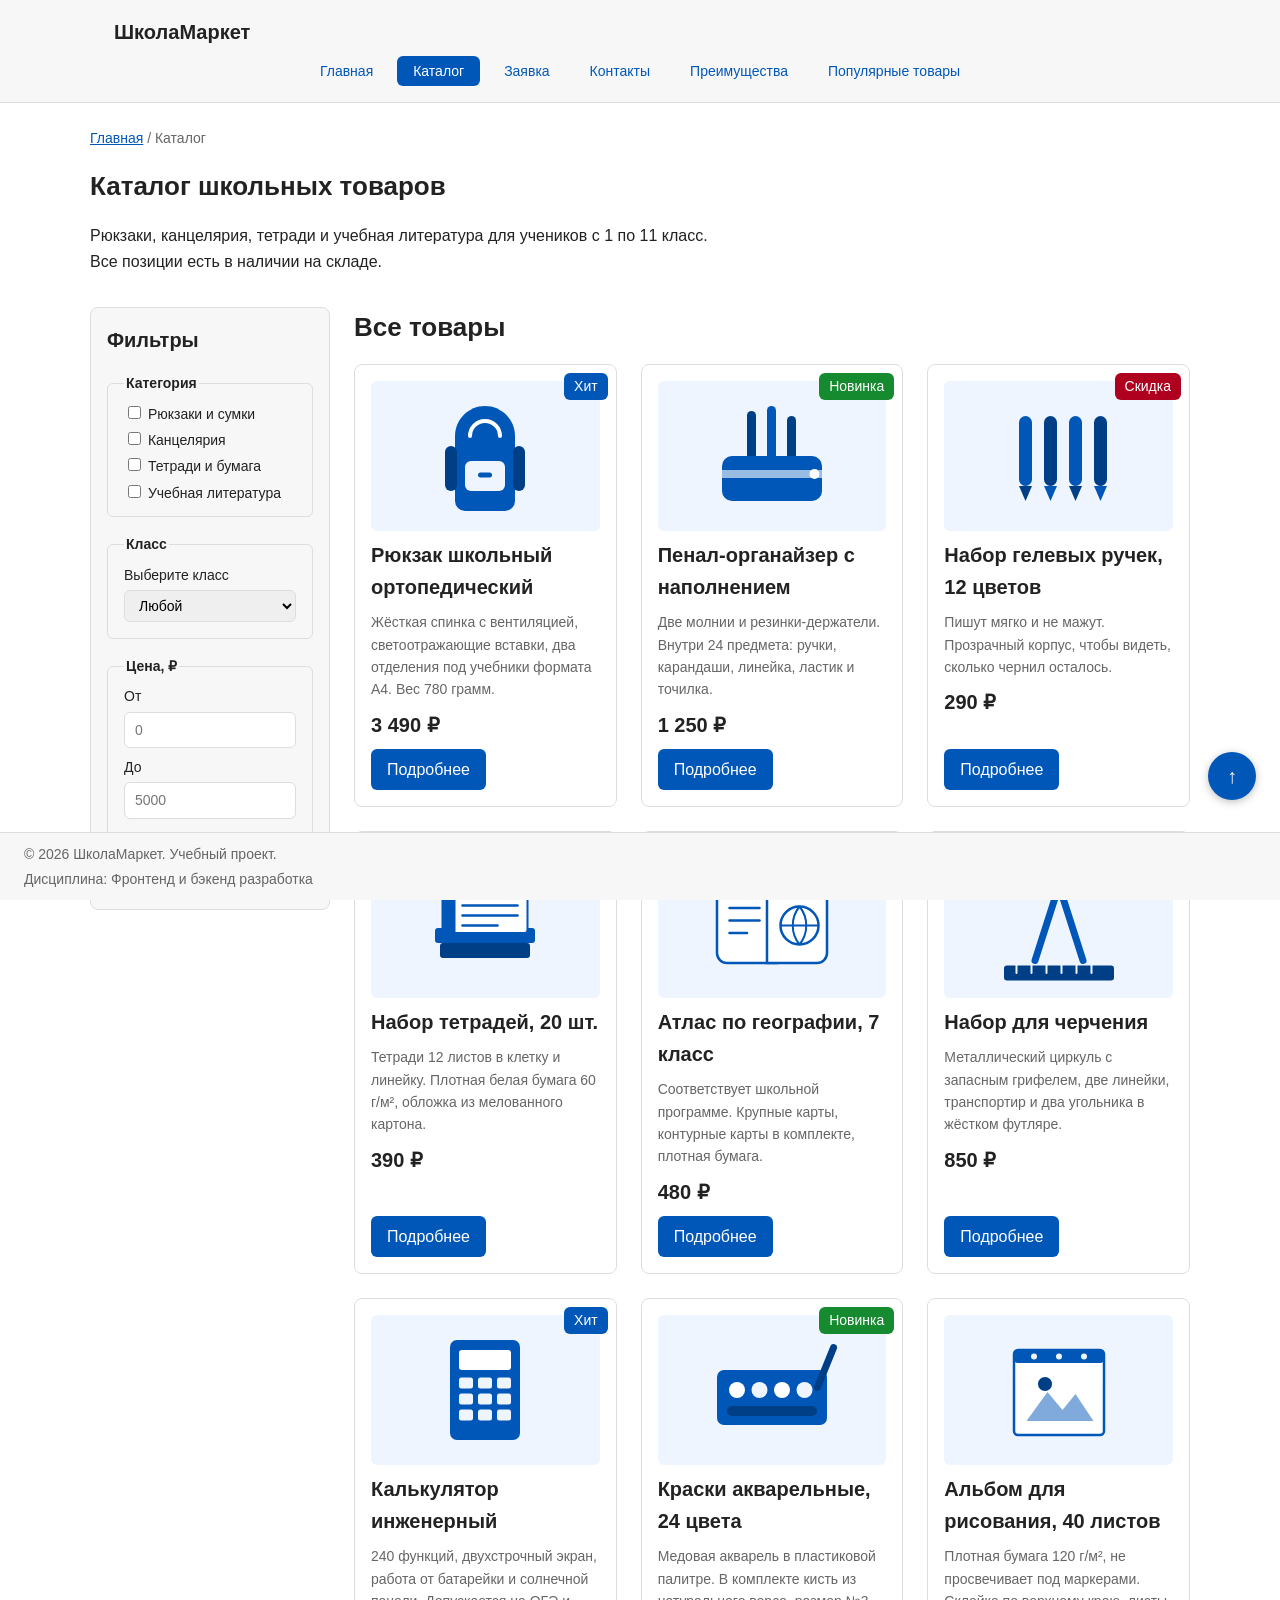
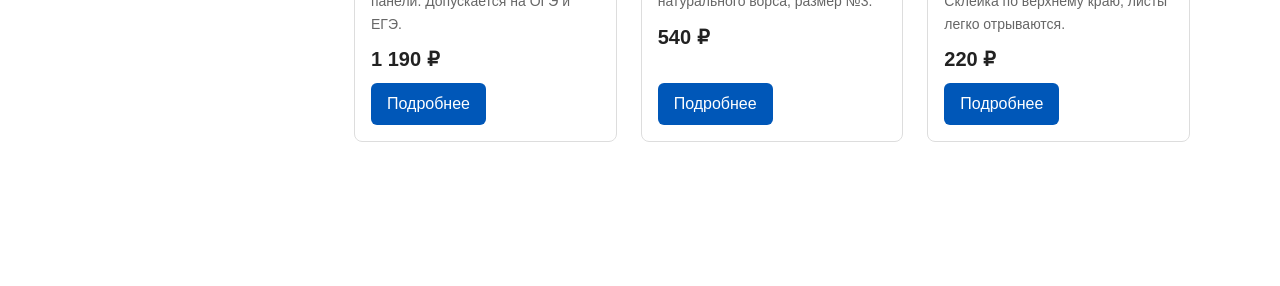
==== commit ba2758b2: "fix: fixed footer, hero background image and new product cards" ====
--- a/catalog.html
+++ b/catalog.html
@@ -163,7 +163,45 @@
             <p class="product-card__price">850 ₽</p>
             <a class="button button--primary product-card__button" href="product.html">Подробнее</a>
           </article>
-
+          
+          <article class="product-card">
+            <span class="product-card__badge product-card__badge--hit">Хит</span>
+            <img class="product-card__image" src="images/calculator.svg" width="400" height="300"
+                 alt="Инженерный калькулятор с большим экраном">
+            <h3 class="product-card__title">Калькулятор инженерный</h3>
+            <p class="product-card__description">
+              240 функций, двухстрочный экран, работа от батарейки
+              и солнечной панели. Допускается на ОГЭ и ЕГЭ.
+            </p>
+            <p class="product-card__price">1 190 ₽</p>
+            <a class="button button--primary product-card__button" href="product.html">Подробнее</a>
+          </article>
+
+          <article class="product-card">
+            <span class="product-card__badge product-card__badge--new">Новинка</span>
+            <img class="product-card__image" src="images/paints.svg" width="400" height="300"
+                 alt="Палитра акварельных красок с кистью">
+            <h3 class="product-card__title">Краски акварельные, 24 цвета</h3>
+            <p class="product-card__description">
+              Медовая акварель в пластиковой палитре. В комплекте кисть
+              из натурального ворса, размер №3.
+            </p>
+            <p class="product-card__price">540 ₽</p>
+            <a class="button button--primary product-card__button" href="product.html">Подробнее</a>
+          </article>
+
+          <article class="product-card">
+            <img class="product-card__image" src="images/album.svg" width="400" height="300"
+                 alt="Альбом для рисования на пружине">
+            <h3 class="product-card__title">Альбом для рисования, 40 листов</h3>
+            <p class="product-card__description">
+              Плотная бумага 120 г/м², не просвечивает под маркерами.
+              Склейка по верхнему краю, листы легко отрываются.
+            </p>
+            <p class="product-card__price">220 ₽</p>
+            <a class="button button--primary product-card__button" href="product.html">Подробнее</a>
+          </article>
+          
         </div>
       </section>
     </section>
--- a/css/style.css
+++ b/css/style.css
@@ -62,6 +62,7 @@
   line-height: 1.6;
   color: var(--color-text);
   background-color: var(--color-bg);
+  padding-bottom: 88px;
 }
 
 /* Картинки никогда не шире своего контейнера */
@@ -219,11 +220,28 @@
    7. Блок hero
    =============================== */
 .hero {
+  position: relative;
   max-width: var(--container-width);
   margin: 0 auto var(--space-xl);
   padding: var(--space-xl) var(--space-lg);
+  background-image:
+    linear-gradient(rgba(0, 40, 85, 0.72), rgba(0, 40, 85, 0.72)),
+    url("../images/hero-bg.svg");
+  background-size: cover;
+  background-position: center;
+  background-repeat: no-repeat;
+  border-radius: var(--radius-lg);
+  color: var(--color-white);
+}
+
+.hero__button {
+  color: var(--color-primary);
+  background-color: var(--color-white);
+}
+
+.hero__button:hover {
+  color: var(--color-primary-dark);
   background-color: var(--color-surface-accent);
-  border-radius: var(--radius-lg);
 }
 
 .hero__title {
@@ -272,7 +290,7 @@
    =============================== */
 .products-grid {
   display: grid;
-  grid-template-columns: repeat(auto-fill, minmax(220px, 1fr));
+  grid-template-columns: repeat(3, minmax(0, 1fr));
   gap: var(--space-lg);
 }
 
@@ -698,11 +716,20 @@
    21. Блок site-footer
    =============================== */
 .site-footer {
-  padding: var(--space-lg);
+  position: fixed;
+  left: 0;
+  right: 0;
+  bottom: 0;
+  z-index: 15;
+  padding: var(--space-sm) var(--space-lg);
   font-size: var(--text-sm);
   color: var(--color-muted);
   background-color: var(--color-surface);
   border-top: 1px solid var(--color-border);
+}
+
+.site-footer p {
+  margin: 2px 0;
 }
 
 /* ===============================
@@ -711,7 +738,7 @@
 .scroll-top {
   position: fixed;
   right: var(--space-lg);
-  bottom: var(--space-lg);
+  bottom: 100px;
   z-index: 20;
   width: 48px;
   height: 48px;
